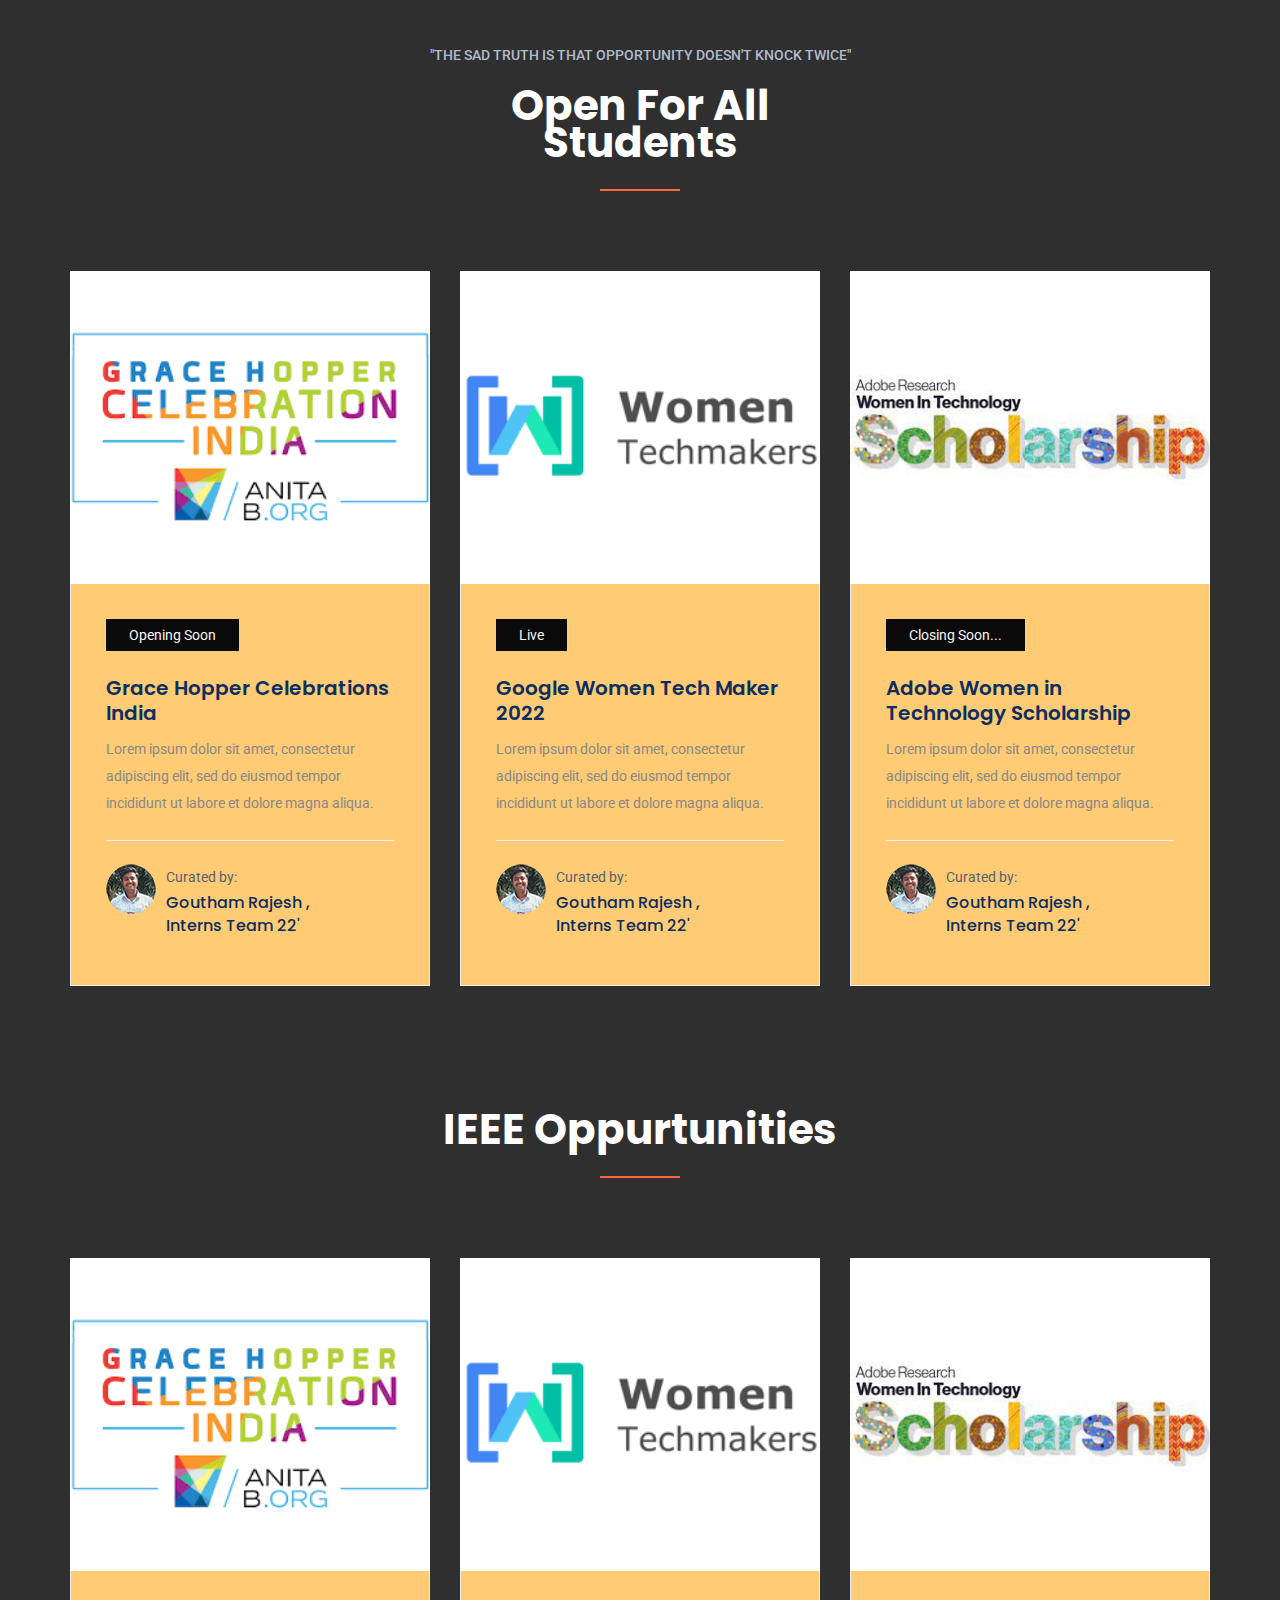
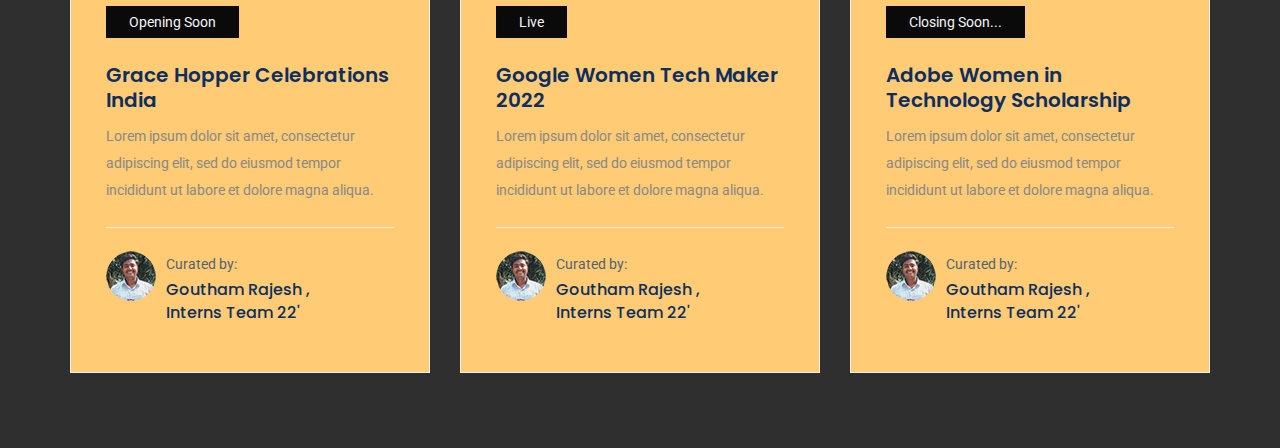
==== index.html @ bb759eca "Card page completed" ====
<!doctype html>
<html lang="en">

<head>
    <!-- Required meta tags -->
    <meta charset="utf-8">
    <meta name="viewport" content="width=device-width, initial-scale=1, shrink-to-fit=no">
    <title>Oppurtunities - IKS MinT</title>
    <link rel="stylesheet" href="css/bootstrap.min.css">
    <link rel="stylesheet" href="css/style.css">
</head>

<body>
    
    <!--::Non-IEEE Members Start::-->
    <section class="special_cource padding_top">
        <div class="container">
            <div class="row justify-content-center">
                <div class="col-xl-5">
                    <div class="section_tittle text-center">
                        <p>"The sad truth is that opportunity doesn't knock twice"</p>
                        <h2>Open For All Students</h2>
                    </div>
                </div>
            </div>
            <div class="row">
                <div class="col-sm-6 col-lg-4">
                    <div class="single_special_cource">
                        <img src="img/ghci.png" class="special_img" alt="">
                        <div class="special_cource_text">
                            <a href="#" class="btn_4">Opening Soon</a>
                            <a href="#"><h3>Grace Hopper Celebrations India</h3></a>
                            <p>Lorem ipsum dolor sit amet, consectetur adipiscing elit, sed do eiusmod tempor incididunt ut labore et dolore magna aliqua.</p>
                            <div class="author_info">
                                <div class="author_img">
                                    <img src="img/author/author1.png" alt="">
                                    <div class="author_info_text">
                                        <p>Curated by:</p>
                                        <h5><a href="#">Goutham Rajesh ,<br>Interns Team 22'</a></h5>
                                    </div>
                                </div>
                            </div>
                        </div>

                    </div>
                </div>
                <div class="col-sm-6 col-lg-4">
                    <div class="single_special_cource">
                        <img src="img/women-tech2.png" class="special_img" alt="">
                        <div class="special_cource_text">
                            <a href="" class="btn_4">Live</a>
                            <a href=""> <h3>Google Women Tech Maker 2022</h3></a>
                            <p>Lorem ipsum dolor sit amet, consectetur adipiscing elit, sed do eiusmod tempor incididunt ut labore et dolore magna aliqua.</p>
                            <div class="author_info">
                                <div class="author_img">
                                    <img src="img/author/author1.png" alt="">
                                    <div class="author_info_text">
                                        <p>Curated by:</p>
                                        <h5><a href="#">Goutham Rajesh ,<br>Interns Team 22'</a></h5>
                                    </div>
                                </div>
                                
                            </div>
                        </div>

                    </div>
                </div>
                <div class="col-sm-6 col-lg-4">
                    <div class="single_special_cource">
                        <img src="img/adobe-women.png" class="special_img" alt="">
                        <div class="special_cource_text">
                            <a href="" class="btn_4">Closing Soon...</a>
                            <a href="">  <h3>Adobe Women in Technology Scholarship</h3> </a> 
                            <p>Lorem ipsum dolor sit amet, consectetur adipiscing elit, sed do eiusmod tempor incididunt ut labore et dolore magna aliqua.</p>
                            <div class="author_info">
                                <div class="author_img">
                                    <img src="img/author/author1.png" alt="">
                                    <div class="author_info_text">
                                        <p>Curated by:</p>
                                        <h5><a href="#">Goutham Rajesh ,<br>Interns Team 22'</a></h5>
                                    </div>
                                </div>
                                
                            </div>
                        </div>

                    </div>
                </div>
            </div>
        </div>
    </section>
    <!--::Non-IEEE Members End::-->

    <!--IEEE Members Start-->
    <section class="special_cource padding_top">
        <div class="container">
            <div class="row justify-content-center">
                <div class="col-xl-5">
                    <div class="section_tittle text-center">
                        <h2>IEEE Oppurtunities</h2>
                    </div>
                </div>
            </div>
            <div class="row">
                <div class="col-sm-6 col-lg-4">
                    <div class="single_special_cource">
                        <img src="img/ghci.png" class="special_img" alt="">
                        <div class="special_cource_text">
                            <a href="#" class="btn_4">Opening Soon</a>
                            <a href="#"><h3>Grace Hopper Celebrations India</h3></a>
                            <p>Lorem ipsum dolor sit amet, consectetur adipiscing elit, sed do eiusmod tempor incididunt ut labore et dolore magna aliqua.</p>
                            <div class="author_info">
                                <div class="author_img">
                                    <img src="img/author/author1.png" alt="">
                                    <div class="author_info_text">
                                        <p>Curated by:</p>
                                        <h5><a href="#">Goutham Rajesh ,<br>Interns Team 22'</a></h5>
                                    </div>
                                </div>
                            </div>
                        </div>

                    </div>
                </div>
                <div class="col-sm-6 col-lg-4">
                    <div class="single_special_cource">
                        <img src="img/women-tech2.png" class="special_img" alt="">
                        <div class="special_cource_text">
                            <a href="" class="btn_4">Live</a>
                            <a href=""> <h3>Google Women Tech Maker 2022</h3></a>
                            <p>Lorem ipsum dolor sit amet, consectetur adipiscing elit, sed do eiusmod tempor incididunt ut labore et dolore magna aliqua.</p>
                            <div class="author_info">
                                <div class="author_img">
                                    <img src="img/author/author1.png" alt="">
                                    <div class="author_info_text">
                                        <p>Curated by:</p>
                                        <h5><a href="#">Goutham Rajesh ,<br>Interns Team 22'</a></h5>
                                    </div>
                                </div>
                                
                            </div>
                        </div>

                    </div>
                </div>
                <div class="col-sm-6 col-lg-4">
                    <div class="single_special_cource">
                        <img src="img/adobe-women.png" class="special_img" alt="">
                        <div class="special_cource_text">
                            <a href="" class="btn_4">Closing Soon...</a>
                            <a href="">  <h3>Adobe Women in Technology Scholarship</h3> </a> 
                            <p>Lorem ipsum dolor sit amet, consectetur adipiscing elit, sed do eiusmod tempor incididunt ut labore et dolore magna aliqua.</p>
                            <div class="author_info">
                                <div class="author_img">
                                    <img src="img/author/author1.png" alt="">
                                    <div class="author_info_text">
                                        <p>Curated by:</p>
                                        <h5><a href="#">Goutham Rajesh ,<br>Interns Team 22'</a></h5>
                                    </div>
                                </div>
                                
                            </div>
                        </div>

                    </div>
                </div>
            </div>
        </div>
    </section>
    <!--IEEE Members End-->
</body>

</html>
---- css/style.css ----
@import url("https://fonts.googleapis.com/css?family=Open+Sans:800|Poppins:300,400,500,600,700,800|Roboto:300,400,500");
.btn_1, .btn_2:hover, .main_menu .navbar-toggler:after, .banner_part .banner_text .btn_1, .feature_part .single_feature:hover span {
  background-image: linear-gradient(to left, #ee390f 0%, #f9b700 51%, #ee390f 100%);
}

body {
  font-family: "Roboto", sans-serif;
  padding: 0;
  margin: 0;
  font-size: 14px;
  background-color: #2F2F2F;
}

.padding_top {
  padding-top: 50px;
  padding-bottom: 75px;
}

@media only screen and (min-width: 992px) and (max-width: 1200px) {
  .padding_top {
    padding-top: 80px;
  }
}

@media only screen and (min-width: 768px) and (max-width: 991px) {
  .padding_top {
    padding-top: 70px;
  }
}

@media (max-width: 576px) {
  .padding_top {
    padding-top: 70px;
  }
}

@media only screen and (min-width: 576px) and (max-width: 767px) {
  .padding_top {
    padding-top: 70px;
  }
}

a {
  text-decoration: none;
  -webkit-transition: 0.5s;
  transition: 0.5s;
}

a:hover {
  outline: none;
  text-decoration: none;
}

h1, h2, h3, h4, h5, h6 {
  color: #0c2e60;
  font-family: "Poppins", sans-serif;
}

p {
  color: #666666;
  font-family: "Roboto", sans-serif;
  line-height: 1.929;
  font-size: 14px;
  margin-bottom: 0px;
  color: #888888;
}

h2 {
  font-size: 44px;
  line-height: 28px;
  color: #0c2e60;
  font-weight: 600;
  line-height: 1.222;
}

@media (max-width: 576px) {
  h2 {
    font-size: 22px;
    line-height: 25px;
  }
}

@media only screen and (min-width: 576px) and (max-width: 767px) {
  h2 {
    font-size: 24px;
    line-height: 25px;
  }
}

h3 {
  font-size: 24px;
  line-height: 25px;
}

@media (max-width: 576px) {
  h3 {
    font-size: 20px;
  }
}

h5 {
  font-size: 18px;
  line-height: 22px;
}

img {
  max-width: 100%;
}

a:focus, .button:focus, button:focus, .btn:focus {
  text-decoration: none;
  outline: none;
  box-shadow: none;
  -webkit-transition: 1s;
  transition: 1s;
}

.section_tittle {
  margin-bottom: 110px;
}

@media (max-width: 576px) {
  .section_tittle {
    margin-bottom: 50px;
  }
}

@media only screen and (min-width: 576px) and (max-width: 767px) {
  .section_tittle {
    margin-bottom: 50px;
  }
}

@media only screen and (min-width: 768px) and (max-width: 991px) {
  .section_tittle {
    font-size: 50px;
  }
}

@media only screen and (min-width: 992px) and (max-width: 1200px) {
  .section_tittle {
    margin-bottom: 50px;
  }
}

.section_tittle h2 {
  font-size: 42px;
  color: #ffffff;
  line-height: 37px;
  font-weight: 700;
  position: relative;
  position: relative;
}

.section_tittle h2:after {
  position: absolute;
  content: "";
  bottom: -30px;
  left: 0;
  right: 0;
  margin: 0 auto;
  text-align: center;
  width: 80px;
  height: 2px;
  background-color: #ff663b;
}

@media (max-width: 576px) {
  .section_tittle h2:after {
    bottom: -14px;
  }
}

@media only screen and (min-width: 576px) and (max-width: 767px) {
  .section_tittle h2:after {
    bottom: -14px;
  }
}

@media only screen and (min-width: 768px) and (max-width: 991px) {
  .section_tittle h2:after {
    bottom: -14px;
  }
}

@media only screen and (min-width: 992px) and (max-width: 1200px) {
  .section_tittle h2:after {
    bottom: -14px;
  }
}

@media (max-width: 576px) {
  .section_tittle h2 {
    font-size: 25px;
    line-height: 35px;
  }
}

@media only screen and (min-width: 576px) and (max-width: 767px) {
  .section_tittle h2 {
    font-size: 25px;
    line-height: 35px;
  }
}

@media only screen and (min-width: 768px) and (max-width: 991px) {
  .section_tittle h2 {
    font-size: 30px;
    line-height: 40px;
  }
}

@media only screen and (min-width: 992px) and (max-width: 1200px) {
  .section_tittle h2 {
    font-size: 35px;
    line-height: 40px;
  }
}

.section_tittle p {
  color: #b0bcce;
  font-weight: 500;
  text-transform: uppercase;
  line-height: 11px;
  margin-bottom: 26px;
}

@media (max-width: 576px) {
  .section_tittle p {
    margin-bottom: 15px;
  }
}

@media only screen and (min-width: 576px) and (max-width: 767px) {
  .section_tittle p {
    margin-bottom: 15px;
  }
}

@media only screen and (min-width: 768px) and (max-width: 991px) {
  .section_tittle p {
    margin-bottom: 15px;
  }
}

@media only screen and (min-width: 992px) and (max-width: 1200px) {
  .section_tittle p {
    margin-bottom: 15px;
  }
}

ul {
  list-style: none;
  margin: 0;
  padding: 0;
}


@media only screen and (min-width: 1200px) and (max-width: 3640px) {
  .container {
    max-width: 1170px;
  }
}

.btn_4 {
  background-color: #1a1919;
  padding: 3.5px 21px;
  background: #0a0a0a;
  text-transform: capitalize;
  display: inline-block;
  border: 2px solid transparent;
  -webkit-transition: 0.5s;
  transition: 0.5s;
  color: #F6F6F6;
}

.btn_4:hover {
  background: #f6f6f6;
  color: #0a0a0a;
}

.button {
  display: inline-block;
  border: 1px solid transparent;
  font-size: 15px;
  font-weight: 500;
  padding: 12px 54px;
  border-radius: 4px;
  color: #fff;
  border: 1px solid #edeff2;
  text-transform: uppercase;
  background-color: #ff663b;
  cursor: pointer;
  -webkit-transition: 0.5s;
  transition: 0.5s;
}

@media (max-width: 767px) {
  .button {
    font-size: 13px;
    padding: 9px 24px;
  }
}

.button:hover {
  color: #fff;
}

.button-link {
  letter-spacing: 0;
  color: #3b1d82;
  border: 0;
  padding: 0;
}

.button-link:hover {
  background: transparent;
  color: #3b1d82;
}

.button-header {
  color: #fff;
  border-color: #edeff2;
}

.button-header:hover {
  background: #b8024c;
  color: #fff;
}

.button-contactForm {
  color: #fff;
  border-color: #edeff2;
  padding: 12px 25px;
}

/********** special_cource_css************/
@media (max-width: 576px) {
  .special_cource {
    padding: 70px 0px 50px;
  }
}

@media only screen and (min-width: 576px) and (max-width: 767px) {
  .special_cource {
    padding: 70px 0px 50px;
  }
}

@media only screen and (min-width: 768px) and (max-width: 991px) {
  .special_cource {
    padding: 70px 0px 50px;
  }
}

@media (max-width: 576px) {
  .special_cource .single_special_cource {
    margin-bottom: 20px;
  }
  .special_cource .single_special_cource .special_img {
    width: 100%;
  }
}

@media only screen and (min-width: 576px) and (max-width: 767px) {
  .special_cource .single_special_cource {
    margin-bottom: 20px;
  }
  .special_cource .single_special_cource .special_img {
    width: 100%;
  }
}

@media only screen and (min-width: 768px) and (max-width: 991px) {
  .special_cource .single_special_cource {
    margin-bottom: 20px;
  }
}

.special_cource .single_special_cource .special_cource_text {
  padding: 35px 35px 40px;
  border: 1px solid #edeff2;
  border-top: 0px;
  background-color: #FFCB74 ;
}

@media (max-width: 576px) {
  .special_cource .single_special_cource .special_cource_text {
    padding: 20px 15px 15px;
  }
}

@media only screen and (min-width: 576px) and (max-width: 767px) {
  .special_cource .single_special_cource .special_cource_text {
    padding: 20px 15px 15px;
  }
}

@media only screen and (min-width: 992px) and (max-width: 1200px) {
  .special_cource .single_special_cource .special_cource_text {
    padding: 20px 15px 15px;
  }
}

.special_cource .single_special_cource .special_cource_text h4 {
  float: right;
  color: #ff663b;
  font-weight: 600;
}

.special_cource .single_special_cource .special_cource_text h3 {
  font-size: 20px;
  font-weight: 600;
  margin-top: 25px;
  margin-bottom: 10px;
  -webkit-transition: 0.5s;
  transition: 0.5s;
}

.special_cource .single_special_cource .special_cource_text h3:hover {
  color: #ff663b;
}

@media (max-width: 576px) {
  .special_cource .single_special_cource .special_cource_text h3 {
    margin-top: 15px;
    margin-bottom: 10px;
  }
}

@media only screen and (min-width: 576px) and (max-width: 767px) {
  .special_cource .single_special_cource .special_cource_text h3 {
    margin-top: 15px;
    margin-bottom: 10px;
    font-size: 18px;
  }
}

.special_cource .single_special_cource .special_cource_text .author_info {
  display: flex;
  justify-content: space-between;
  padding-top: 23px;
  margin-top: 23px;
  border-top: 1px solid #edeff2;
}

.special_cource .single_special_cource .special_cource_text .author_info .author_img {
  position: relative;
  padding-left: 60px;
}

@media only screen and (min-width: 576px) and (max-width: 767px) {
  .special_cource .single_special_cource .special_cource_text .author_info .author_img {
    padding-left: 53px;
  }
}

@media only screen and (min-width: 768px) and (max-width: 991px) {
  .special_cource .single_special_cource .special_cource_text .author_info .author_img {
    padding-left: 53px;
  }
}

.special_cource .single_special_cource .special_cource_text .author_info .author_img img {
  position: absolute;
  left: 0;
  top: 0;
}

.special_cource .single_special_cource .special_cource_text .author_info .author_img p {
  color: #556172;
}

@media only screen and (min-width: 576px) and (max-width: 767px) {
  .special_cource .single_special_cource .special_cource_text .author_info .author_img p {
    font-size: 12px;
  }
}

.special_cource .single_special_cource .special_cource_text .author_info .author_img h5 a {
  color: #0c2e60;
  font-size: 16px;
  font-weight: 500;
}

@media only screen and (min-width: 576px) and (max-width: 767px) {
  .special_cource .single_special_cource .special_cource_text .author_info .author_img h5 a {
    font-size: 14px;
  }
}

.special_cource .single_special_cource .special_cource_text .author_info .author_rating {
  float: right;
}

.special_cource .single_special_cource .special_cource_text .author_info .author_rating .rating a {
  margin-left: 5px;
}

@media only screen and (min-width: 576px) and (max-width: 767px) {
  .special_cource .single_special_cource .special_cource_text .author_info .author_rating .rating a {
    margin-left: 0px;
  }
}

.special_cource .single_special_cource .special_cource_text .author_info .author_rating p {
  float: right;
}
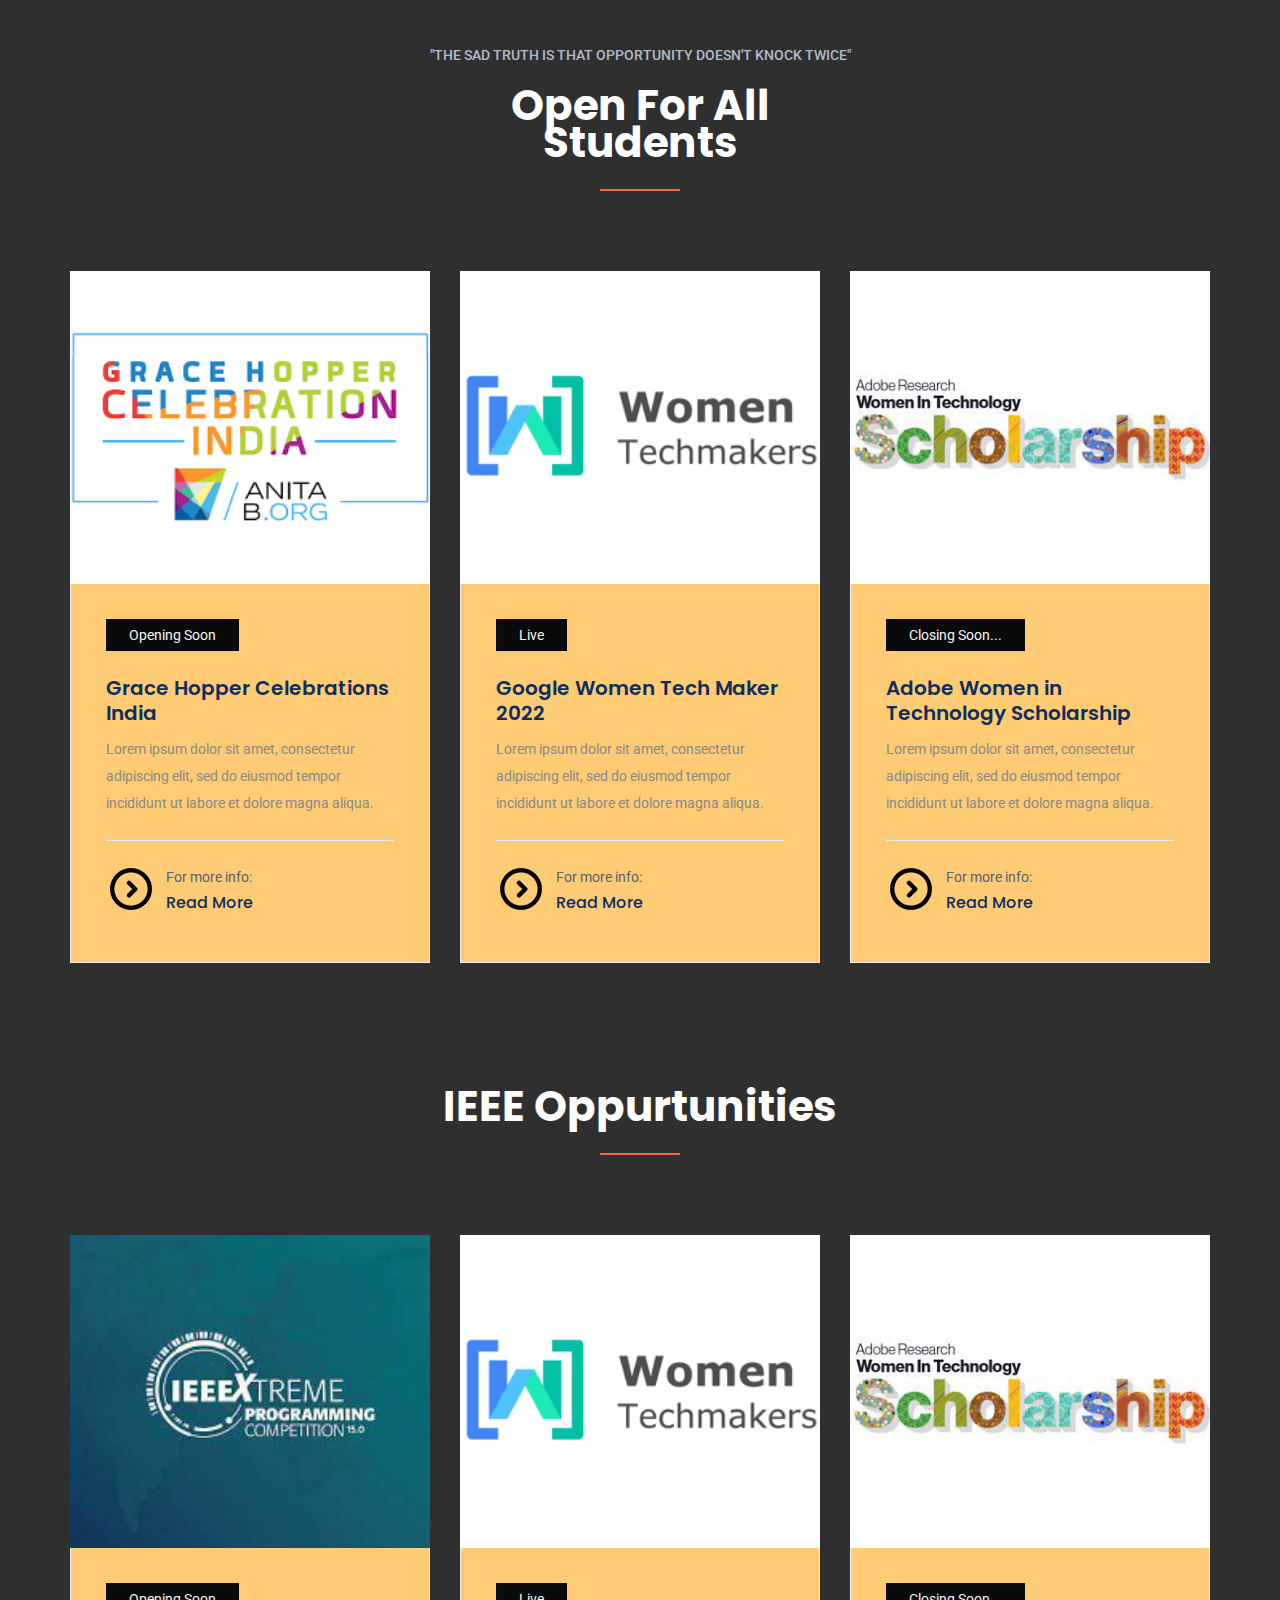
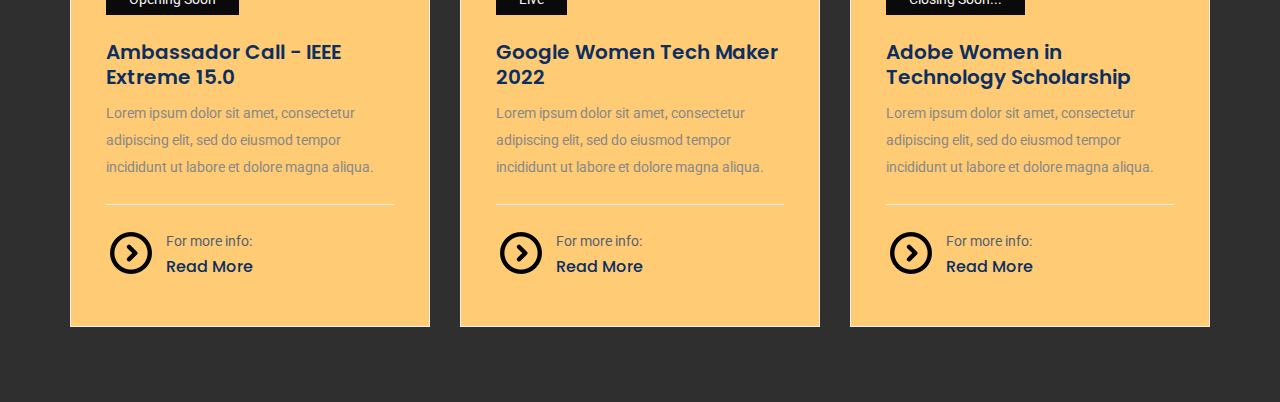
==== commit 89085c18: "IEEE Opportunities added" ====
--- a/index.html
+++ b/index.html
@@ -5,7 +5,7 @@
     <!-- Required meta tags -->
     <meta charset="utf-8">
     <meta name="viewport" content="width=device-width, initial-scale=1, shrink-to-fit=no">
-    <title>Oppurtunities - IKS MinT</title>
+    <title>Opportunities - IKS MinT</title>
     <link rel="stylesheet" href="css/bootstrap.min.css">
     <link rel="stylesheet" href="css/style.css">
 </head>
@@ -33,10 +33,10 @@
                             <p>Lorem ipsum dolor sit amet, consectetur adipiscing elit, sed do eiusmod tempor incididunt ut labore et dolore magna aliqua.</p>
                             <div class="author_info">
                                 <div class="author_img">
-                                    <img src="img/author/author1.png" alt="">
+                                    <img src="img/2623476-200.png" alt="">
                                     <div class="author_info_text">
-                                        <p>Curated by:</p>
-                                        <h5><a href="#">Goutham Rajesh ,<br>Interns Team 22'</a></h5>
+                                        <p>For more info:</p>
+                                        <h5><a href="#">Read More</a></h5>
                                     </div>
                                 </div>
                             </div>
@@ -53,10 +53,10 @@
                             <p>Lorem ipsum dolor sit amet, consectetur adipiscing elit, sed do eiusmod tempor incididunt ut labore et dolore magna aliqua.</p>
                             <div class="author_info">
                                 <div class="author_img">
-                                    <img src="img/author/author1.png" alt="">
+                                    <img src="img/2623476-200.png" alt="">
                                     <div class="author_info_text">
-                                        <p>Curated by:</p>
-                                        <h5><a href="#">Goutham Rajesh ,<br>Interns Team 22'</a></h5>
+                                        <p>For more info:</p>
+                                        <h5><a href="#">Read More</a></h5>
                                     </div>
                                 </div>
                                 
@@ -74,10 +74,10 @@
                             <p>Lorem ipsum dolor sit amet, consectetur adipiscing elit, sed do eiusmod tempor incididunt ut labore et dolore magna aliqua.</p>
                             <div class="author_info">
                                 <div class="author_img">
-                                    <img src="img/author/author1.png" alt="">
+                                    <img src="img/2623476-200.png" alt="">
                                     <div class="author_info_text">
-                                        <p>Curated by:</p>
-                                        <h5><a href="#">Goutham Rajesh ,<br>Interns Team 22'</a></h5>
+                                        <p>For more info:</p>
+                                        <h5><a href="#">Read More</a></h5>
                                     </div>
                                 </div>
                                 
@@ -104,17 +104,17 @@
             <div class="row">
                 <div class="col-sm-6 col-lg-4">
                     <div class="single_special_cource">
-                        <img src="img/ghci.png" class="special_img" alt="">
+                        <img src="img/xtreme.png" class="special_img" alt="">
                         <div class="special_cource_text">
                             <a href="#" class="btn_4">Opening Soon</a>
-                            <a href="#"><h3>Grace Hopper Celebrations India</h3></a>
+                            <a href="#"><h3>Ambassador Call - IEEE Extreme 15.0</h3></a>
                             <p>Lorem ipsum dolor sit amet, consectetur adipiscing elit, sed do eiusmod tempor incididunt ut labore et dolore magna aliqua.</p>
                             <div class="author_info">
                                 <div class="author_img">
-                                    <img src="img/author/author1.png" alt="">
+                                    <img src="img/2623476-200.png" alt="">
                                     <div class="author_info_text">
-                                        <p>Curated by:</p>
-                                        <h5><a href="#">Goutham Rajesh ,<br>Interns Team 22'</a></h5>
+                                        <p>For more info:</p>
+                                        <h5><a href="#">Read More</a></h5>
                                     </div>
                                 </div>
                             </div>
@@ -131,10 +131,10 @@
                             <p>Lorem ipsum dolor sit amet, consectetur adipiscing elit, sed do eiusmod tempor incididunt ut labore et dolore magna aliqua.</p>
                             <div class="author_info">
                                 <div class="author_img">
-                                    <img src="img/author/author1.png" alt="">
+                                    <img src="img/2623476-200.png" alt="">
                                     <div class="author_info_text">
-                                        <p>Curated by:</p>
-                                        <h5><a href="#">Goutham Rajesh ,<br>Interns Team 22'</a></h5>
+                                        <p>For more info:</p>
+                                        <h5><a href="#">Read More</a></h5>
                                     </div>
                                 </div>
                                 
@@ -152,10 +152,10 @@
                             <p>Lorem ipsum dolor sit amet, consectetur adipiscing elit, sed do eiusmod tempor incididunt ut labore et dolore magna aliqua.</p>
                             <div class="author_info">
                                 <div class="author_img">
-                                    <img src="img/author/author1.png" alt="">
+                                    <img src="img/2623476-200.png" alt="">
                                     <div class="author_info_text">
-                                        <p>Curated by:</p>
-                                        <h5><a href="#">Goutham Rajesh ,<br>Interns Team 22'</a></h5>
+                                        <p>For more info:</p>
+                                        <h5><a href="#">Read More</a></h5>
                                     </div>
                                 </div>
                                 
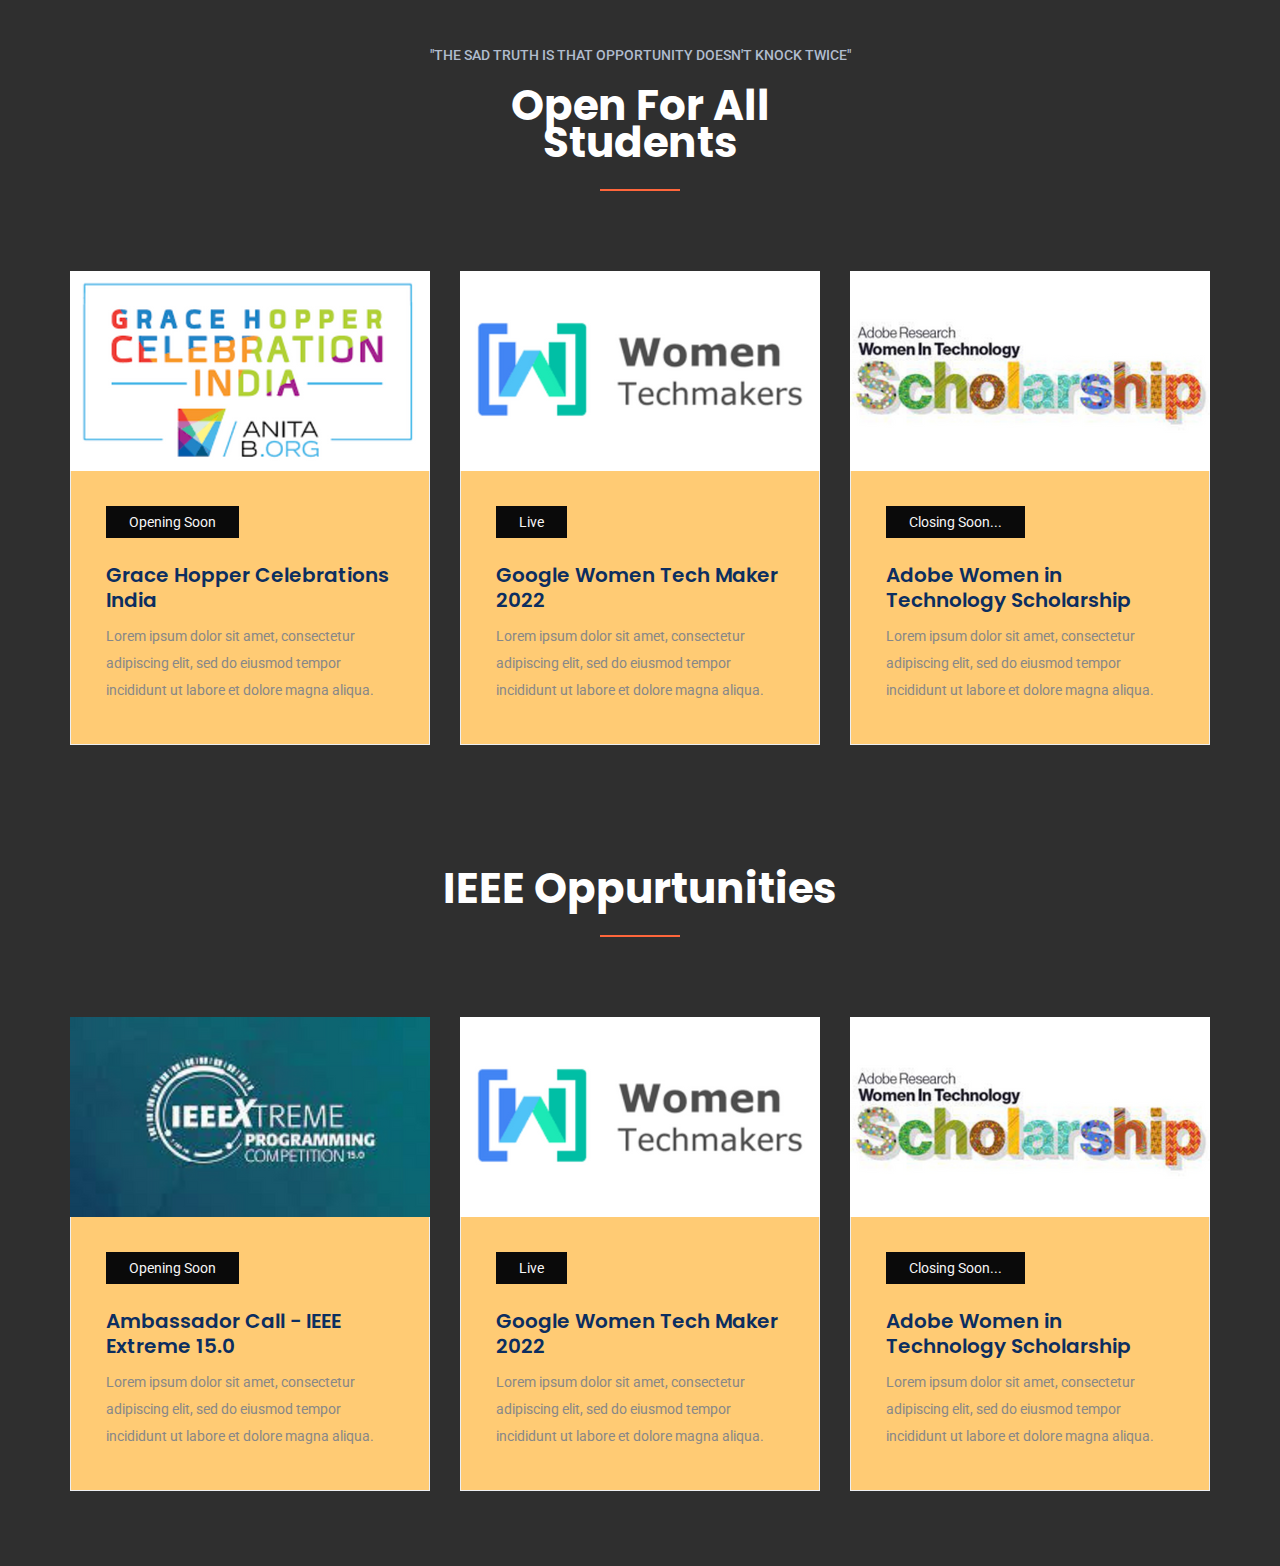
==== commit 8ebe446b: "Size change" ====
--- a/index.html
+++ b/index.html
@@ -26,62 +26,60 @@
             <div class="row">
                 <div class="col-sm-6 col-lg-4">
                     <div class="single_special_cource">
-                        <img src="img/ghci.png" class="special_img" alt="">
+                        <img src="img/trial1/ghci2.png" class="special_img" alt="">
                         <div class="special_cource_text">
                             <a href="#" class="btn_4">Opening Soon</a>
-                            <a href="#"><h3>Grace Hopper Celebrations India</h3></a>
+                            <a href="./readmore-ghci.html"><h3>Grace Hopper Celebrations India</h3></a>
                             <p>Lorem ipsum dolor sit amet, consectetur adipiscing elit, sed do eiusmod tempor incididunt ut labore et dolore magna aliqua.</p>
-                            <div class="author_info">
+                        <!--<div class="author_info">
                                 <div class="author_img">
                                     <img src="img/2623476-200.png" alt="">
                                     <div class="author_info_text">
                                         <p>For more info:</p>
-                                        <h5><a href="#">Read More</a></h5>
+                                        <h5><a href="./readmore-ghci.html" target="_blank">Read More</a></h5>
                                     </div>
                                 </div>
-                            </div>
+                            </div>-->
                         </div>
 
                     </div>
                 </div>
                 <div class="col-sm-6 col-lg-4">
                     <div class="single_special_cource">
-                        <img src="img/women-tech2.png" class="special_img" alt="">
+                        <img src="img/trial1/womentech2.png" class="special_img" alt="">
                         <div class="special_cource_text">
                             <a href="" class="btn_4">Live</a>
-                            <a href=""> <h3>Google Women Tech Maker 2022</h3></a>
+                            <a href="./readmore-ghci.html"> <h3>Google Women Tech Maker 2022</h3></a>
                             <p>Lorem ipsum dolor sit amet, consectetur adipiscing elit, sed do eiusmod tempor incididunt ut labore et dolore magna aliqua.</p>
-                            <div class="author_info">
+                            <!--<div class="author_info">
                                 <div class="author_img">
                                     <img src="img/2623476-200.png" alt="">
                                     <div class="author_info_text">
                                         <p>For more info:</p>
-                                        <h5><a href="#">Read More</a></h5>
+                                        <h5><a href="./readmore-ghci.html" target="_blank">Read More</a></h5>
                                     </div>
                                 </div>
-                                
-                            </div>
+                            </div>-->
                         </div>
 
                     </div>
                 </div>
                 <div class="col-sm-6 col-lg-4">
                     <div class="single_special_cource">
-                        <img src="img/adobe-women.png" class="special_img" alt="">
+                        <img src="img/trial1/adobe2.png" class="special_img" alt="">
                         <div class="special_cource_text">
                             <a href="" class="btn_4">Closing Soon...</a>
-                            <a href="">  <h3>Adobe Women in Technology Scholarship</h3> </a> 
+                            <a href="./readmore-ghci.html">  <h3>Adobe Women in Technology Scholarship</h3> </a> 
                             <p>Lorem ipsum dolor sit amet, consectetur adipiscing elit, sed do eiusmod tempor incididunt ut labore et dolore magna aliqua.</p>
-                            <div class="author_info">
+                            <!--<div class="author_info">
                                 <div class="author_img">
                                     <img src="img/2623476-200.png" alt="">
                                     <div class="author_info_text">
                                         <p>For more info:</p>
-                                        <h5><a href="#">Read More</a></h5>
+                                        <h5><a href="./readmore-ghci.html" target="_blank">Read More</a></h5>
                                     </div>
                                 </div>
-                                
-                            </div>
+                            </div>-->
                         </div>
 
                     </div>
@@ -104,62 +102,60 @@
             <div class="row">
                 <div class="col-sm-6 col-lg-4">
                     <div class="single_special_cource">
-                        <img src="img/xtreme.png" class="special_img" alt="">
+                        <img src="img/trial1/xtreme5.png" class="special_img" alt="">
                         <div class="special_cource_text">
                             <a href="#" class="btn_4">Opening Soon</a>
-                            <a href="#"><h3>Ambassador Call - IEEE Extreme 15.0</h3></a>
+                            <a href="./readmore-ghci.html"><h3>Ambassador Call - IEEE Extreme 15.0</h3></a>
                             <p>Lorem ipsum dolor sit amet, consectetur adipiscing elit, sed do eiusmod tempor incididunt ut labore et dolore magna aliqua.</p>
-                            <div class="author_info">
+                            <!--<div class="author_info">
                                 <div class="author_img">
                                     <img src="img/2623476-200.png" alt="">
                                     <div class="author_info_text">
                                         <p>For more info:</p>
-                                        <h5><a href="#">Read More</a></h5>
+                                        <h5><a href="./readmore-ghci.html" target="_blank">Read More</a></h5>
                                     </div>
                                 </div>
-                            </div>
+                            </div>-->
                         </div>
 
                     </div>
                 </div>
                 <div class="col-sm-6 col-lg-4">
                     <div class="single_special_cource">
-                        <img src="img/women-tech2.png" class="special_img" alt="">
+                        <img src="img/trial1/womentech2.png" class="special_img" alt="">
                         <div class="special_cource_text">
                             <a href="" class="btn_4">Live</a>
-                            <a href=""> <h3>Google Women Tech Maker 2022</h3></a>
+                            <a href="./readmore-ghci.html"> <h3>Google Women Tech Maker 2022</h3></a>
                             <p>Lorem ipsum dolor sit amet, consectetur adipiscing elit, sed do eiusmod tempor incididunt ut labore et dolore magna aliqua.</p>
-                            <div class="author_info">
+                            <!--<div class="author_info">
                                 <div class="author_img">
                                     <img src="img/2623476-200.png" alt="">
                                     <div class="author_info_text">
                                         <p>For more info:</p>
-                                        <h5><a href="#">Read More</a></h5>
+                                        <h5><a href="./readmore-ghci.html" target="_blank">Read More</a></h5>
                                     </div>
                                 </div>
-                                
-                            </div>
+                            </div>-->
                         </div>
 
                     </div>
                 </div>
                 <div class="col-sm-6 col-lg-4">
                     <div class="single_special_cource">
-                        <img src="img/adobe-women.png" class="special_img" alt="">
+                        <img src="img/trial1/adobe2.png" class="special_img" alt="">
                         <div class="special_cource_text">
                             <a href="" class="btn_4">Closing Soon...</a>
-                            <a href="">  <h3>Adobe Women in Technology Scholarship</h3> </a> 
+                            <a href="./readmore-ghci.html">  <h3>Adobe Women in Technology Scholarship</h3> </a> 
                             <p>Lorem ipsum dolor sit amet, consectetur adipiscing elit, sed do eiusmod tempor incididunt ut labore et dolore magna aliqua.</p>
-                            <div class="author_info">
+                            <!--<div class="author_info">
                                 <div class="author_img">
                                     <img src="img/2623476-200.png" alt="">
                                     <div class="author_info_text">
                                         <p>For more info:</p>
-                                        <h5><a href="#">Read More</a></h5>
+                                        <h5><a href="./readmore-ghci.html" target="_blank">Read More</a></h5>
                                     </div>
                                 </div>
-                                
-                            </div>
+                            </div>-->
                         </div>
 
                     </div>
